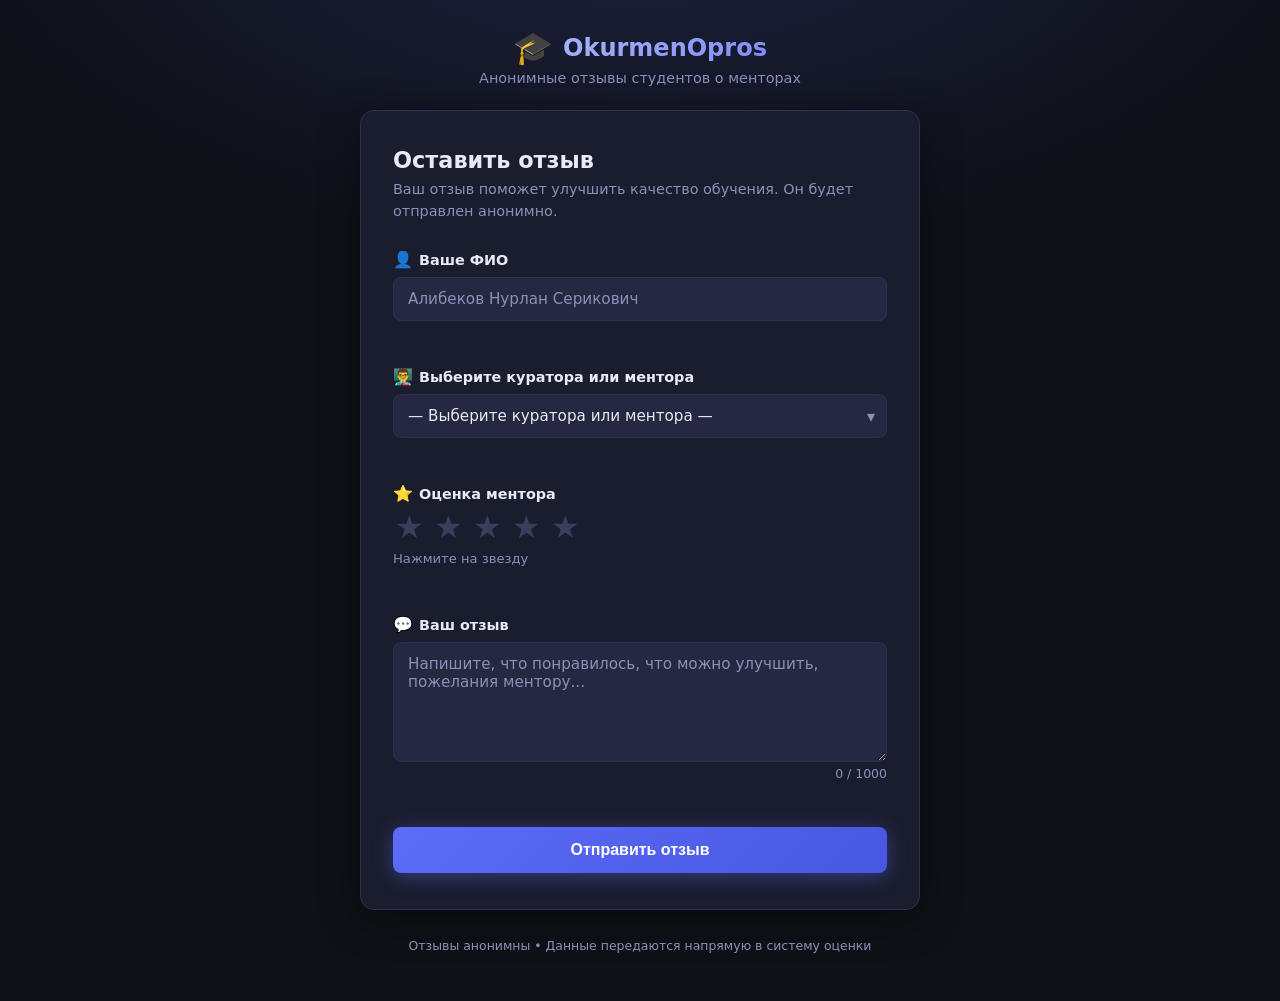
==== website/index.html @ 48179ca6 "first commit" ====
<!DOCTYPE html>
<html lang="ru">
<head>
  <meta charset="UTF-8" />
  <meta name="viewport" content="width=device-width, initial-scale=1.0" />
  <title>Отзывы о менторах</title>
  <link rel="stylesheet" href="style.css" />
</head>
<body>

  <div class="page-wrapper">

    <!-- Шапка -->
    <header class="header">
      <div class="header__logo">
        <span class="logo-icon">🎓</span>
        <span class="logo-text">OkurmenOpros</span>
      </div>
      <p class="header__subtitle">Анонимные отзывы студентов о менторах</p>
    </header>

    <!-- Карточка формы -->
    <main class="card" id="formCard">

      <div class="card__title">
        <h1>Оставить отзыв</h1>
        <p>Ваш отзыв поможет улучшить качество обучения. Он будет отправлен анонимно.</p>
      </div>

      <form id="reviewForm" novalidate>

        <!-- Шаг 1: ФИО -->
        <div class="form-group">
          <label for="fullName">
            <span class="label-icon">👤</span> Ваше ФИО
          </label>
          <input
            type="text"
            id="fullName"
            name="fullName"
            placeholder="Алибеков Нурлан Серикович"
            autocomplete="name"
          />
          <span class="field-error" id="fullNameError"></span>
        </div>

        <!-- Шаг 2: Выбор ментора -->
        <div class="form-group">
          <label for="mentor">
            <span class="label-icon">👨‍🏫</span> Выберите куратора или ментора
          </label>
          <div class="select-wrapper">
            <select id="mentor" name="mentor">
              <option value="" disabled selected>— Выберите куратора или ментора —</option>
              <optgroup label="👨‍🏫 Менторы">
                <option value="Ментор: Мирбек Атабеков">Мирбек Атабеков</option>
                <option value="Ментор: Сайнаев Бакыт">Сайнаев Бакыт</option>
                <option value="Ментор: Дастан">Дастан</option>
                <option value="Ментор: Даниел">Даниел</option>
                <option value="Ментор: Гульназ">Гульназ</option>
                <option value="Ментор: Бексултан">Бексултан</option>
              </optgroup>
              <optgroup label="🧑‍💼 Кураторы">
                <option value="Куратор: Сезим">Сезим</option>
                <option value="Куратор: Айзат">Айзат</option>
              </optgroup>
            </select>
            <span class="select-arrow">▾</span>
          </div>
          <span class="field-error" id="mentorError"></span>
        </div>

        <!-- Шаг 3: Оценка звёздами -->
        <div class="form-group">
          <label>
            <span class="label-icon">⭐</span> Оценка ментора
          </label>
          <div class="star-rating" id="starRating" role="group" aria-label="Оценка">
            <button type="button" class="star" data-value="1" aria-label="1 звезда">★</button>
            <button type="button" class="star" data-value="2" aria-label="2 звезды">★</button>
            <button type="button" class="star" data-value="3" aria-label="3 звезды">★</button>
            <button type="button" class="star" data-value="4" aria-label="4 звезды">★</button>
            <button type="button" class="star" data-value="5" aria-label="5 звёзд">★</button>
          </div>
          <span class="rating-label" id="ratingLabel">Нажмите на звезду</span>
          <span class="field-error" id="ratingError"></span>
          <input type="hidden" id="ratingValue" name="rating" value="" />
        </div>

        <!-- Шаг 4: Текст отзыва -->
        <div class="form-group">
          <label for="reviewText">
            <span class="label-icon">💬</span> Ваш отзыв
          </label>
          <textarea
            id="reviewText"
            name="reviewText"
            rows="5"
            placeholder="Напишите, что понравилось, что можно улучшить, пожелания ментору..."
          ></textarea>
          <div class="char-counter"><span id="charCount">0</span> / 1000</div>
          <span class="field-error" id="reviewError"></span>
        </div>

        <!-- Кнопка отправки -->
        <button type="submit" class="btn-submit" id="submitBtn">
          <span class="btn-text">Отправить отзыв</span>
          <span class="btn-spinner" id="btnSpinner" hidden>⏳</span>
        </button>

      </form>
    </main>

    <!-- Экран успеха -->
    <div class="success-screen" id="successScreen" hidden>
      <div class="success-icon">✅</div>
      <h2>Отзыв отправлен!</h2>
      <p>Спасибо! Ваш отзыв получен и будет учтён при оценке работы ментора.</p>
      <button class="btn-again" id="btnAgain">Оставить ещё один отзыв</button>
    </div>

    <footer class="footer">
      <p>Отзывы анонимны • Данные передаются напрямую в систему оценки</p>
    </footer>

  </div>

  <script src="script.js"></script>
</body>
</html>
---- website/style.css ----
/* ── Reset & Base ─────────────────────────────────────────────────────────── */
*, *::before, *::after { box-sizing: border-box; margin: 0; padding: 0; }

:root {
  --primary:      #5b6cf7;
  --primary-dark: #4757e0;
  --primary-glow: rgba(91, 108, 247, 0.25);
  --success:      #22c55e;
  --danger:       #ef4444;
  --bg:           #0f1117;
  --bg-card:      #1a1d2e;
  --bg-input:     #252840;
  --border:       #2e3155;
  --border-focus: #5b6cf7;
  --text:         #e8eaf6;
  --text-muted:   #8b90b8;
  --star-off:     #3a3d5c;
  --star-on:      #fbbf24;
  --radius:       14px;
  --radius-sm:    8px;
  --shadow:       0 8px 40px rgba(0,0,0,.45);
  --transition:   .2s ease;
}

html { scroll-behavior: smooth; }

body {
  font-family: 'Segoe UI', system-ui, -apple-system, sans-serif;
  background: var(--bg);
  color: var(--text);
  min-height: 100vh;
  display: flex;
  flex-direction: column;
  align-items: center;
  padding: 24px 16px 48px;
  background-image:
    radial-gradient(ellipse 80% 50% at 50% -10%, rgba(91,108,247,.18) 0%, transparent 70%);
}

/* ── Page wrapper ─────────────────────────────────────────────────────────── */
.page-wrapper {
  width: 100%;
  max-width: 560px;
  display: flex;
  flex-direction: column;
  gap: 24px;
}

/* ── Header ───────────────────────────────────────────────────────────────── */
.header {
  text-align: center;
  padding-top: 8px;
}

.header__logo {
  display: inline-flex;
  align-items: center;
  gap: 10px;
  margin-bottom: 6px;
}

.logo-icon { font-size: 2rem; line-height: 1; }

.logo-text {
  font-size: 1.5rem;
  font-weight: 700;
  background: linear-gradient(135deg, #a5b4fc, #818cf8);
  -webkit-background-clip: text;
  -webkit-text-fill-color: transparent;
  background-clip: text;
}

.header__subtitle {
  color: var(--text-muted);
  font-size: .9rem;
}

/* ── Card ─────────────────────────────────────────────────────────────────── */
.card {
  background: var(--bg-card);
  border: 1px solid var(--border);
  border-radius: var(--radius);
  padding: 36px 32px;
  box-shadow: var(--shadow);
}

.card__title { margin-bottom: 28px; }
.card__title h1 { font-size: 1.4rem; font-weight: 700; margin-bottom: 6px; }
.card__title p  { color: var(--text-muted); font-size: .9rem; line-height: 1.5; }

/* ── Form groups ──────────────────────────────────────────────────────────── */
.form-group {
  display: flex;
  flex-direction: column;
  gap: 8px;
  margin-bottom: 22px;
}

label {
  font-size: .9rem;
  font-weight: 600;
  color: var(--text);
  display: flex;
  align-items: center;
  gap: 6px;
}
.label-icon { font-size: 1rem; }

/* ── Inputs & Textarea ────────────────────────────────────────────────────── */
input[type="text"],
textarea,
select {
  width: 100%;
  background: var(--bg-input);
  border: 1.5px solid var(--border);
  border-radius: var(--radius-sm);
  color: var(--text);
  font-size: .95rem;
  font-family: inherit;
  padding: 12px 14px;
  outline: none;
  transition: border-color var(--transition), box-shadow var(--transition);
  appearance: none;
  -webkit-appearance: none;
}

input[type="text"]::placeholder,
textarea::placeholder { color: var(--text-muted); }

input[type="text"]:focus,
textarea:focus,
select:focus {
  border-color: var(--border-focus);
  box-shadow: 0 0 0 3px var(--primary-glow);
}

input.is-invalid,
textarea.is-invalid,
select.is-invalid {
  border-color: var(--danger);
  box-shadow: 0 0 0 3px rgba(239, 68, 68, .2);
}

textarea { resize: vertical; min-height: 120px; }

/* ── Select ───────────────────────────────────────────────────────────────── */
.select-wrapper { position: relative; }

.select-wrapper select { padding-right: 36px; cursor: pointer; }

optgroup {
  color: var(--text-muted);
  font-size: .82rem;
  font-weight: 700;
  text-transform: uppercase;
  letter-spacing: .04em;
  background: var(--bg-card);
}

optgroup option {
  color: var(--text);
  font-size: .95rem;
  font-weight: 400;
  text-transform: none;
  background: var(--bg-input);
  padding: 6px 14px;
}

.select-arrow {
  position: absolute;
  right: 12px;
  top: 50%;
  transform: translateY(-50%);
  color: var(--text-muted);
  pointer-events: none;
  font-size: 1rem;
}

/* ── Star Rating ──────────────────────────────────────────────────────────── */
.star-rating {
  display: flex;
  gap: 6px;
}

.star {
  background: none;
  border: none;
  cursor: pointer;
  font-size: 2rem;
  color: var(--star-off);
  line-height: 1;
  padding: 0 2px;
  transition: color var(--transition), transform var(--transition);
}

.star:hover,
.star.active { color: var(--star-on); }

.star:hover { transform: scale(1.2); }

.rating-label {
  font-size: .82rem;
  color: var(--text-muted);
  min-height: 18px;
}

/* ── Char counter ─────────────────────────────────────────────────────────── */
.char-counter {
  text-align: right;
  font-size: .78rem;
  color: var(--text-muted);
  margin-top: -4px;
}

/* ── Field errors ─────────────────────────────────────────────────────────── */
.field-error {
  font-size: .8rem;
  color: var(--danger);
  min-height: 16px;
}

/* ── Submit button ────────────────────────────────────────────────────────── */
.btn-submit {
  width: 100%;
  padding: 14px;
  background: linear-gradient(135deg, var(--primary), var(--primary-dark));
  color: #fff;
  font-size: 1rem;
  font-weight: 700;
  border: none;
  border-radius: var(--radius-sm);
  cursor: pointer;
  margin-top: 8px;
  display: flex;
  align-items: center;
  justify-content: center;
  gap: 8px;
  transition: opacity var(--transition), transform var(--transition), box-shadow var(--transition);
  box-shadow: 0 4px 20px rgba(91,108,247,.4);
}

.btn-submit:hover:not(:disabled) {
  opacity: .92;
  transform: translateY(-1px);
  box-shadow: 0 6px 24px rgba(91,108,247,.55);
}

.btn-submit:active:not(:disabled) { transform: translateY(0); }

.btn-submit:disabled {
  opacity: .55;
  cursor: not-allowed;
}

.btn-spinner { font-size: 1.1rem; animation: spin 1s linear infinite; }
@keyframes spin { to { transform: rotate(360deg); } }

/* ── Success screen ───────────────────────────────────────────────────────── */
.success-screen {
  background: var(--bg-card);
  border: 1px solid var(--border);
  border-radius: var(--radius);
  padding: 52px 32px;
  box-shadow: var(--shadow);
  text-align: center;
  animation: fadeIn .4s ease;
}

@keyframes fadeIn {
  from { opacity: 0; transform: translateY(12px); }
  to   { opacity: 1; transform: translateY(0); }
}

.success-icon {
  font-size: 3.5rem;
  margin-bottom: 16px;
  animation: pop .4s cubic-bezier(.34,1.56,.64,1);
}
@keyframes pop {
  from { transform: scale(.5); }
  to   { transform: scale(1); }
}

.success-screen h2 { font-size: 1.5rem; margin-bottom: 12px; }
.success-screen p  { color: var(--text-muted); line-height: 1.6; margin-bottom: 28px; }

.btn-again {
  background: transparent;
  border: 1.5px solid var(--primary);
  color: var(--primary);
  font-size: .95rem;
  font-weight: 600;
  padding: 11px 28px;
  border-radius: var(--radius-sm);
  cursor: pointer;
  transition: background var(--transition), color var(--transition);
}
.btn-again:hover { background: var(--primary); color: #fff; }

/* ── Footer ───────────────────────────────────────────────────────────────── */
.footer {
  text-align: center;
  color: var(--text-muted);
  font-size: .78rem;
  padding-top: 4px;
}

/* ── Responsive ───────────────────────────────────────────────────────────── */
@media (max-width: 480px) {
  .card { padding: 24px 18px; }
  .logo-text { font-size: 1.25rem; }
  .star { font-size: 1.7rem; }
}
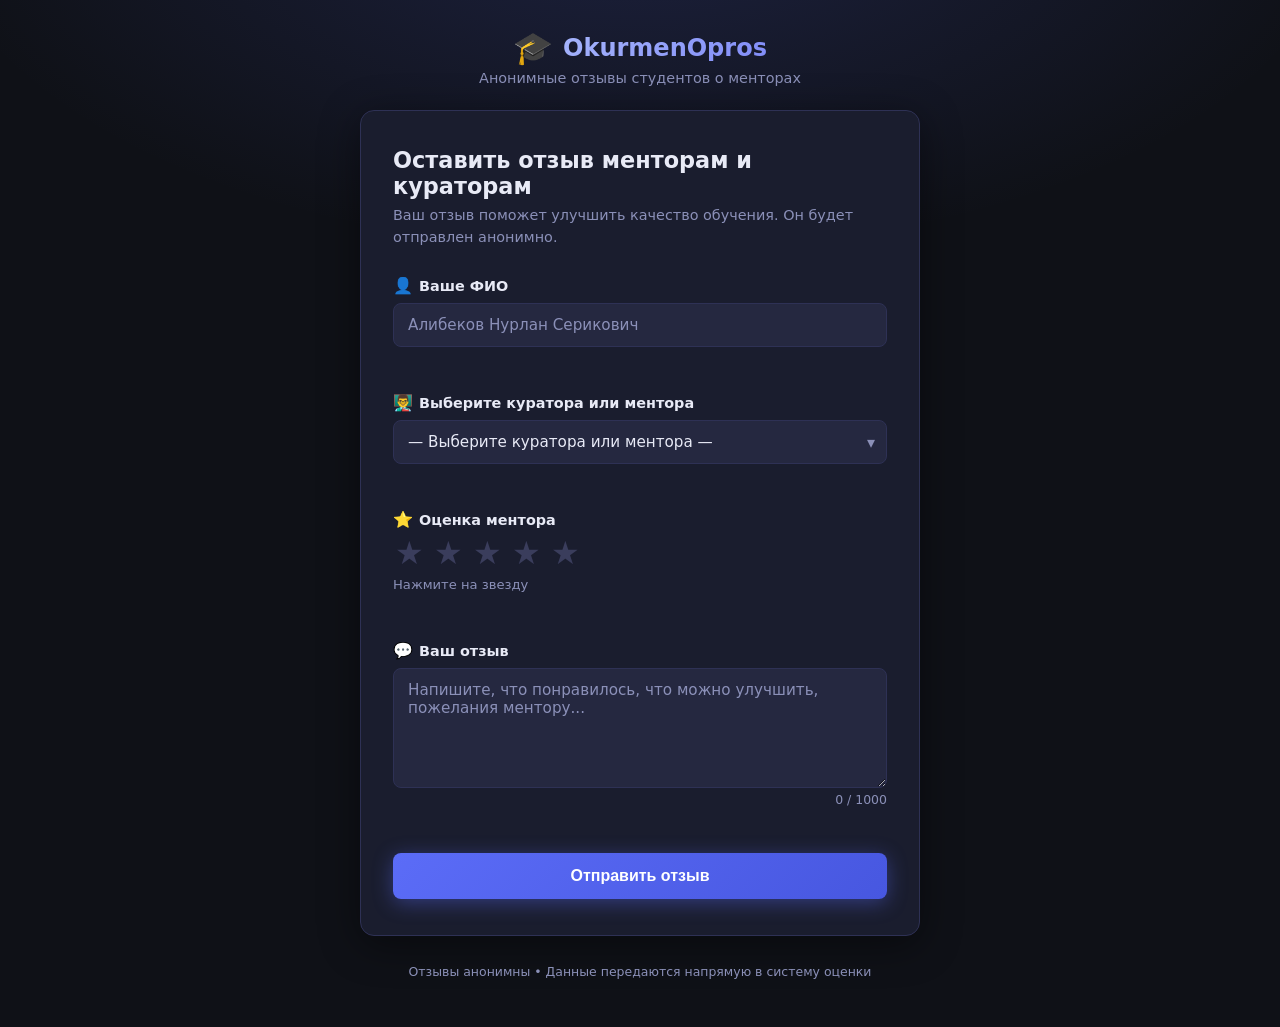
==== commit c39bbcf7: "main" ====
--- a/website/index.html
+++ b/website/index.html
@@ -23,7 +23,7 @@
     <main class="card" id="formCard">
 
       <div class="card__title">
-        <h1>Оставить отзыв</h1>
+        <h1>Оставить отзыв менторам и кураторам</h1>
         <p>Ваш отзыв поможет улучшить качество обучения. Он будет отправлен анонимно.</p>
       </div>
 
@@ -53,16 +53,19 @@
             <select id="mentor" name="mentor">
               <option value="" disabled selected>— Выберите куратора или ментора —</option>
               <optgroup label="👨‍🏫 Менторы">
-                <option value="Ментор: Мирбек Атабеков">Мирбек Атабеков</option>
-                <option value="Ментор: Сайнаев Бакыт">Сайнаев Бакыт</option>
+                <option value="Ментор: Мирбек ">Мирбек</option>
+                <option value="Ментор:  Бакыт">Бакыт</option>
                 <option value="Ментор: Дастан">Дастан</option>
-                <option value="Ментор: Даниел">Даниел</option>
+                <option value="Ментор: Даниель">Даниель</option>
                 <option value="Ментор: Гульназ">Гульназ</option>
                 <option value="Ментор: Бексултан">Бексултан</option>
+                <option value="Ментор: Нурсултан">Нурсултан</option>
+                <option value="Ментор: Сезим">Сезим</option>
               </optgroup>
               <optgroup label="🧑‍💼 Кураторы">
                 <option value="Куратор: Сезим">Сезим</option>
                 <option value="Куратор: Айзат">Айзат</option>
+                <option value="Куратор: Айзат">Ясмина</option>
               </optgroup>
             </select>
             <span class="select-arrow">▾</span>
@@ -108,6 +111,8 @@
           <span class="btn-spinner" id="btnSpinner" hidden>⏳</span>
         </button>
 
+
+
       </form>
     </main>
 
--- a/website/style.css
+++ b/website/style.css
@@ -75,6 +75,22 @@
   font-size: .9rem;
 }
 
+.report-link {
+  display: inline-block;
+  margin-top: 10px;
+  font-size: .82rem;
+  color: var(--primary);
+  text-decoration: none;
+  border: 1px solid var(--primary);
+  padding: 4px 14px;
+  border-radius: 20px;
+  transition: background .2s, color .2s;
+}
+.report-link:hover {
+  background: var(--primary);
+  color: #fff;
+}
+
 /* ── Card ─────────────────────────────────────────────────────────────────── */
 .card {
   background: var(--bg-card);
